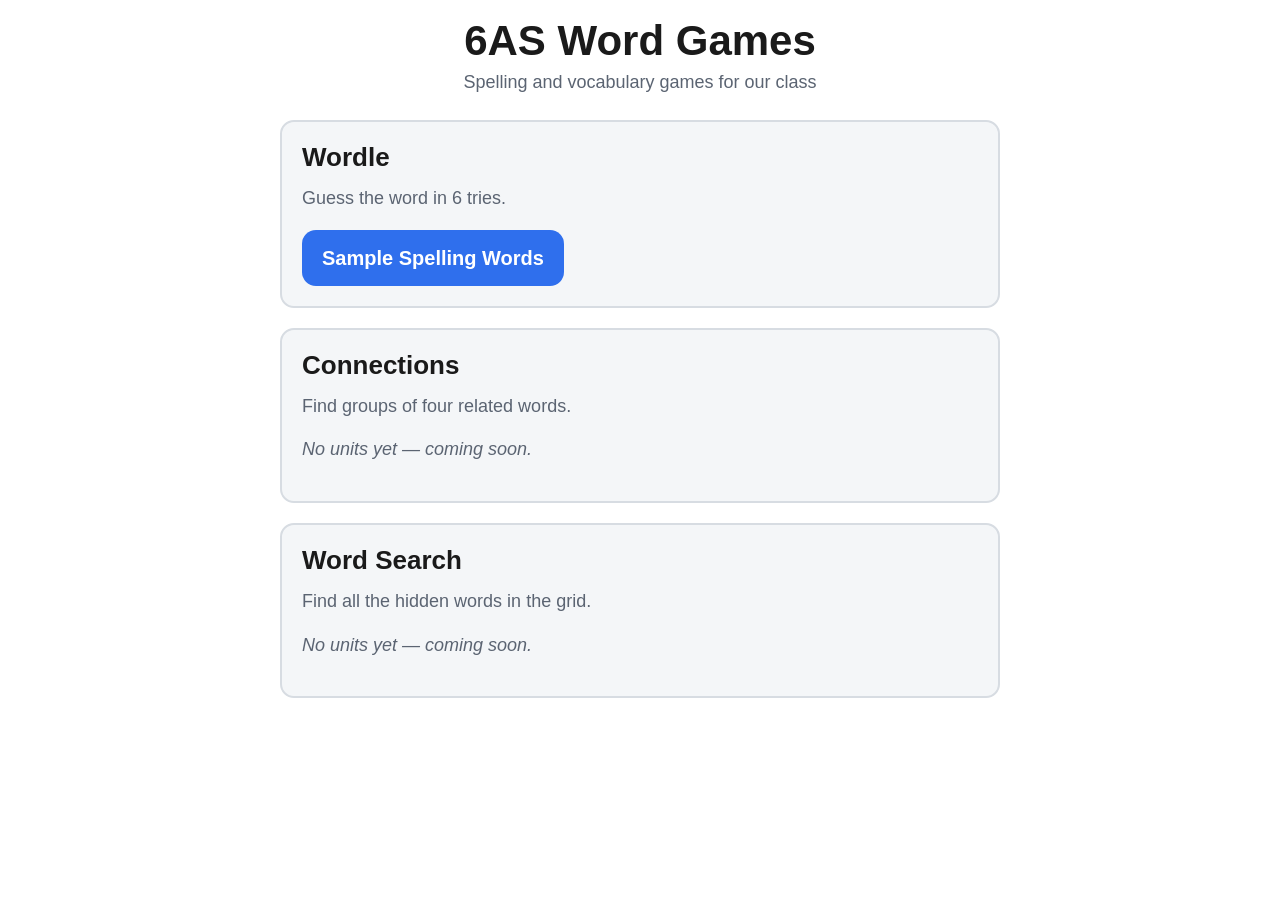
==== index.html @ d46be88d "Initial site: homepage, shared styles, Wordle clone Steps 1-3 of the build plan: repo structure, sha" ====
<!doctype html>
<html lang="en">
<head>
<meta charset="utf-8">
<meta name="viewport" content="width=device-width, initial-scale=1, maximum-scale=1">
<title>6AS Word Games</title>
<link rel="stylesheet" href="style.css">
</head>
<body>
<div class="page">
  <header class="site-header">
    <h1>6AS Word Games</h1>
    <p>Spelling and vocabulary games for our class</p>
  </header>

  <section class="card">
    <h2>Wordle</h2>
    <p class="description">Guess the word in 6 tries.</p>
    <ul class="unit-list" id="wordle-units">
      <li><a class="btn" href="games/wordle/index.html?unit=unit1">Sample Spelling Words</a></li>
    </ul>
  </section>

  <section class="card">
    <h2>Connections</h2>
    <p class="description">Find groups of four related words.</p>
    <p class="empty-note">No units yet &mdash; coming soon.</p>
  </section>

  <section class="card">
    <h2>Word Search</h2>
    <p class="description">Find all the hidden words in the grid.</p>
    <p class="empty-note">No units yet &mdash; coming soon.</p>
  </section>
</div>
</body>
</html>
---- style.css ----
:root {
  --bg: #ffffff;
  --text: #1a1a1a;
  --muted: #5b6472;
  --card-bg: #f4f6f8;
  --card-border: #d7dce2;
  --accent: #2f6fed;
  --accent-text: #ffffff;
  --green: #2e7d32;
  --yellow: #b8860b;
  --grey: #6b7280;
  --radius: 14px;
}

* {
  box-sizing: border-box;
}

html, body {
  margin: 0;
  padding: 0;
}

body {
  font-family: "Segoe UI", Verdana, Arial, sans-serif;
  background: var(--bg);
  color: var(--text);
  font-size: 18px;
  line-height: 1.4;
  padding: 16px;
}

h1, h2, h3 {
  line-height: 1.2;
}

a {
  color: var(--accent);
}

.page {
  max-width: 720px;
  margin: 0 auto;
}

header.site-header {
  text-align: center;
  margin-bottom: 24px;
}

header.site-header h1 {
  font-size: clamp(28px, 6vw, 42px);
  margin: 0 0 4px;
}

header.site-header p {
  color: var(--muted);
  margin: 0;
  font-size: 18px;
}

.card {
  background: var(--card-bg);
  border: 2px solid var(--card-border);
  border-radius: var(--radius);
  padding: 20px;
  margin-bottom: 20px;
}

.card h2 {
  margin-top: 0;
  font-size: 26px;
}

.card p.description {
  color: var(--muted);
  margin-top: -8px;
}

.unit-list {
  list-style: none;
  padding: 0;
  margin: 0;
  display: flex;
  flex-direction: column;
  gap: 10px;
}

.btn {
  display: inline-block;
  font-size: 20px;
  font-weight: 700;
  text-decoration: none;
  color: var(--accent-text);
  background: var(--accent);
  border: none;
  border-radius: var(--radius);
  padding: 14px 20px;
  min-height: 48px;
  cursor: pointer;
  text-align: center;
}

.btn:hover, .btn:focus {
  filter: brightness(1.08);
}

.btn.secondary {
  background: var(--card-border);
  color: var(--text);
}

.btn:disabled {
  opacity: 0.5;
  cursor: not-allowed;
}

.top-nav {
  margin-bottom: 20px;
}

.top-nav a {
  font-weight: 700;
  text-decoration: none;
}

.empty-note {
  color: var(--muted);
  font-style: italic;
}

@media print {
  header.site-header, .top-nav, .btn {
    display: none;
  }
}
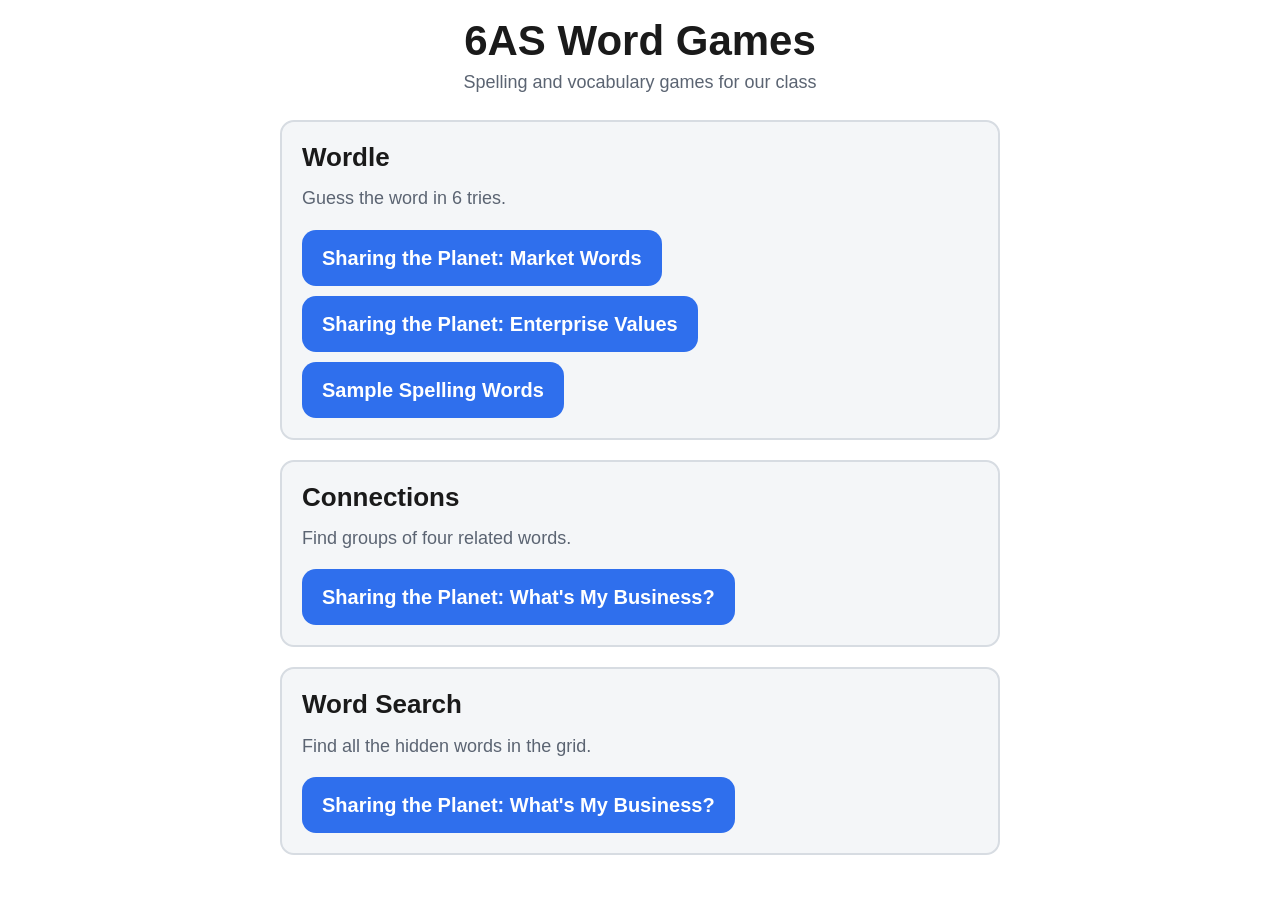
==== commit f47248fd: "Build Connections and Word Search; add planner-based content Steps 4-5 of the build plan: Connection" ====
--- a/index.html
+++ b/index.html
@@ -17,6 +17,8 @@
     <h2>Wordle</h2>
     <p class="description">Guess the word in 6 tries.</p>
     <ul class="unit-list" id="wordle-units">
+      <li><a class="btn" href="games/wordle/index.html?unit=unit2">Sharing the Planet: Market Words</a></li>
+      <li><a class="btn" href="games/wordle/index.html?unit=unit3">Sharing the Planet: Enterprise Values</a></li>
       <li><a class="btn" href="games/wordle/index.html?unit=unit1">Sample Spelling Words</a></li>
     </ul>
   </section>
@@ -24,13 +26,17 @@
   <section class="card">
     <h2>Connections</h2>
     <p class="description">Find groups of four related words.</p>
-    <p class="empty-note">No units yet &mdash; coming soon.</p>
+    <ul class="unit-list" id="connections-units">
+      <li><a class="btn" href="games/connections/index.html?unit=unit1">Sharing the Planet: What's My Business?</a></li>
+    </ul>
   </section>
 
   <section class="card">
     <h2>Word Search</h2>
     <p class="description">Find all the hidden words in the grid.</p>
-    <p class="empty-note">No units yet &mdash; coming soon.</p>
+    <ul class="unit-list" id="wordsearch-units">
+      <li><a class="btn" href="games/wordsearch/index.html?unit=unit1">Sharing the Planet: What's My Business?</a></li>
+    </ul>
   </section>
 </div>
 </body>
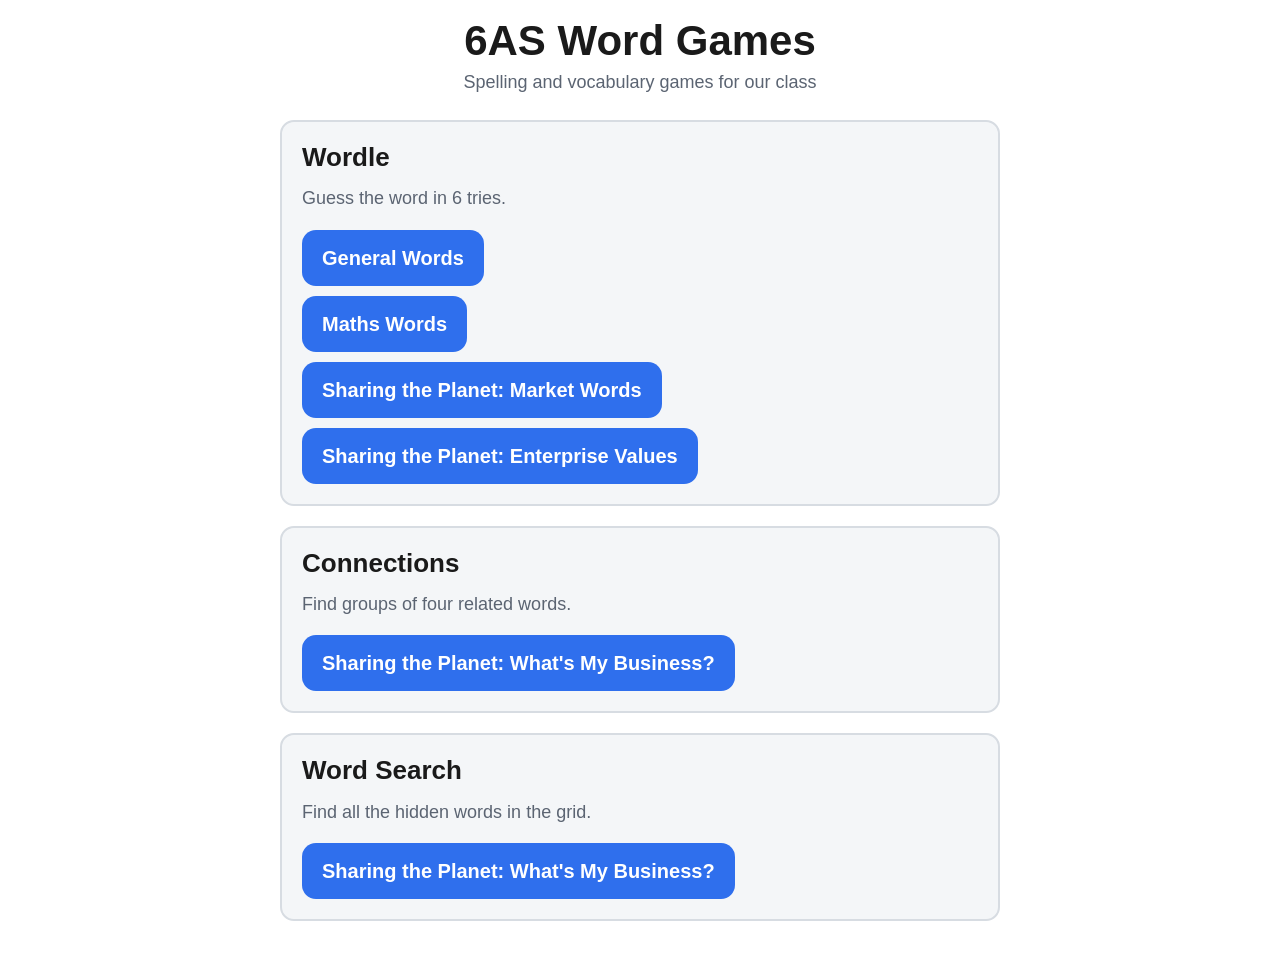
==== commit 2af23469: "Replace sample Wordle unit; make Word Search tap-to-select - Remove the placeholder "Sample Spelling" ====
--- a/index.html
+++ b/index.html
@@ -17,9 +17,10 @@
     <h2>Wordle</h2>
     <p class="description">Guess the word in 6 tries.</p>
     <ul class="unit-list" id="wordle-units">
+      <li><a class="btn" href="games/wordle/index.html?unit=unit5">General Words</a></li>
+      <li><a class="btn" href="games/wordle/index.html?unit=unit4">Maths Words</a></li>
       <li><a class="btn" href="games/wordle/index.html?unit=unit2">Sharing the Planet: Market Words</a></li>
       <li><a class="btn" href="games/wordle/index.html?unit=unit3">Sharing the Planet: Enterprise Values</a></li>
-      <li><a class="btn" href="games/wordle/index.html?unit=unit1">Sample Spelling Words</a></li>
     </ul>
   </section>
 
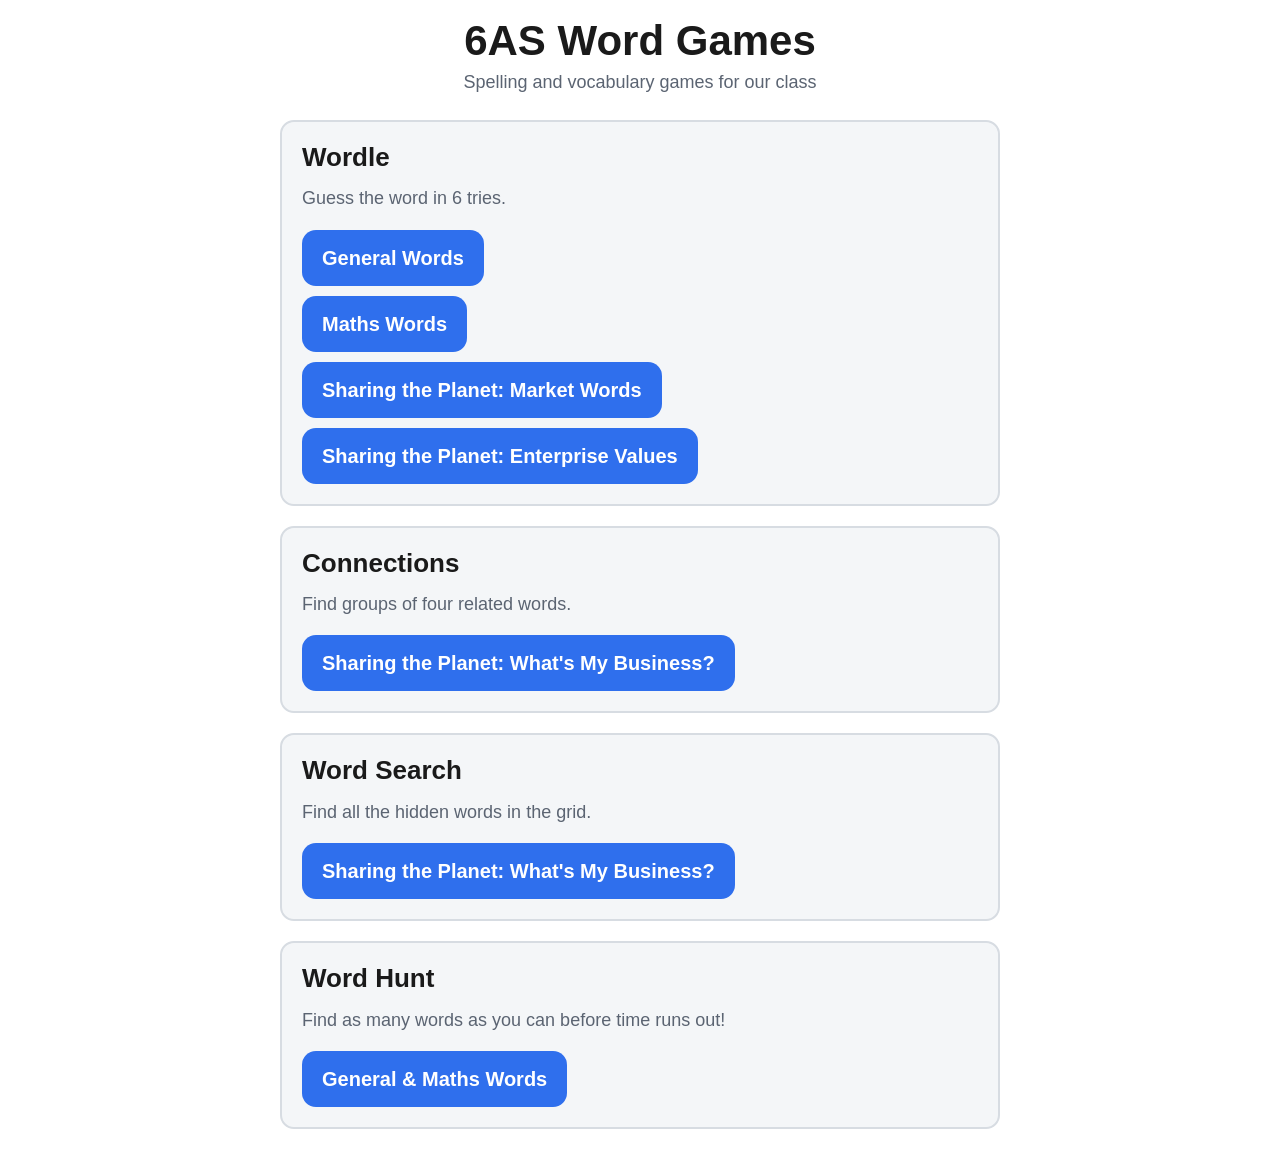
==== commit 0714ffb6: "Add unit-file validator (+ CI check) and Word Hunt game Validator (scripts/validate-units.js): - Wor" ====
--- a/index.html
+++ b/index.html
@@ -39,6 +39,14 @@
       <li><a class="btn" href="games/wordsearch/index.html?unit=unit1">Sharing the Planet: What's My Business?</a></li>
     </ul>
   </section>
+
+  <section class="card">
+    <h2>Word Hunt</h2>
+    <p class="description">Find as many words as you can before time runs out!</p>
+    <ul class="unit-list" id="wordhunt-units">
+      <li><a class="btn" href="games/wordhunt/index.html?unit=unit1">General &amp; Maths Words</a></li>
+    </ul>
+  </section>
 </div>
 </body>
 </html>
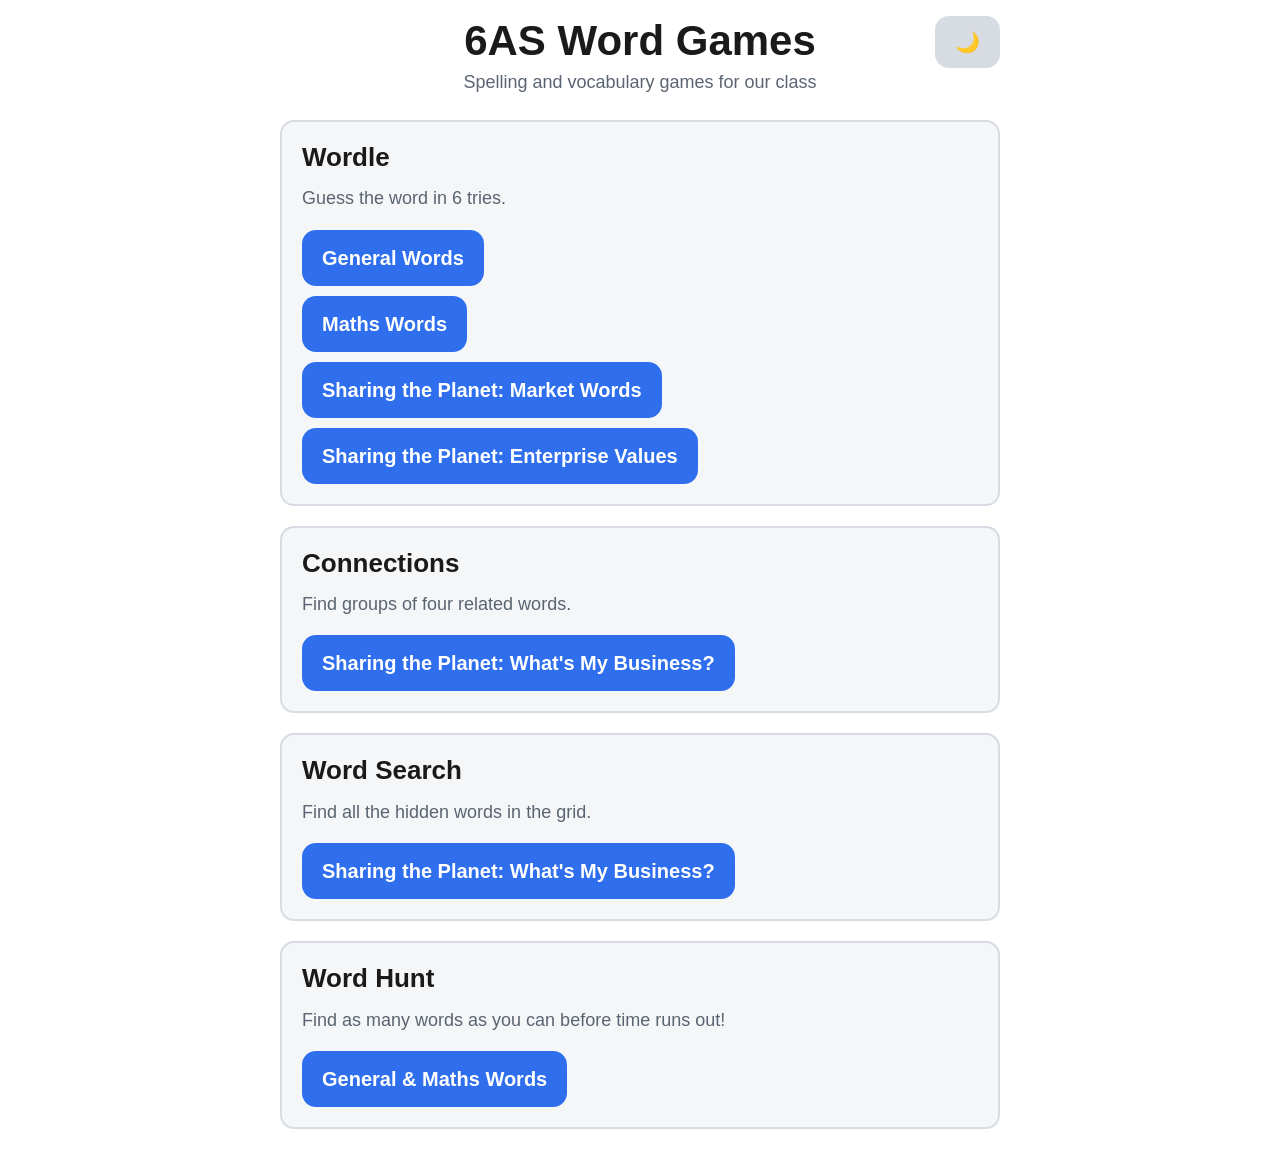
==== commit 66daaf16: "Add unit picker dropdown, dark mode, and streak tracking Unit picker: each game now has a units/inde" ====
--- a/index.html
+++ b/index.html
@@ -4,49 +4,86 @@
 <meta charset="utf-8">
 <meta name="viewport" content="width=device-width, initial-scale=1, maximum-scale=1">
 <title>6AS Word Games</title>
+<script>
+  (function () {
+    try {
+      var t = localStorage.getItem('wordgames-theme');
+      if (t === 'dark' || t === 'light') document.documentElement.setAttribute('data-theme', t);
+    } catch (e) {}
+  })();
+</script>
 <link rel="stylesheet" href="style.css">
 </head>
 <body>
 <div class="page">
   <header class="site-header">
-    <h1>6AS Word Games</h1>
+    <div class="header-row">
+      <h1>6AS Word Games</h1>
+      <button id="theme-toggle" class="btn secondary theme-toggle" aria-label="Toggle dark mode" type="button">🌙</button>
+    </div>
     <p>Spelling and vocabulary games for our class</p>
   </header>
 
   <section class="card">
     <h2>Wordle</h2>
     <p class="description">Guess the word in 6 tries.</p>
-    <ul class="unit-list" id="wordle-units">
-      <li><a class="btn" href="games/wordle/index.html?unit=unit5">General Words</a></li>
-      <li><a class="btn" href="games/wordle/index.html?unit=unit4">Maths Words</a></li>
-      <li><a class="btn" href="games/wordle/index.html?unit=unit2">Sharing the Planet: Market Words</a></li>
-      <li><a class="btn" href="games/wordle/index.html?unit=unit3">Sharing the Planet: Enterprise Values</a></li>
-    </ul>
+    <ul class="unit-list" id="wordle-units"></ul>
   </section>
 
   <section class="card">
     <h2>Connections</h2>
     <p class="description">Find groups of four related words.</p>
-    <ul class="unit-list" id="connections-units">
-      <li><a class="btn" href="games/connections/index.html?unit=unit1">Sharing the Planet: What's My Business?</a></li>
-    </ul>
+    <ul class="unit-list" id="connections-units"></ul>
   </section>
 
   <section class="card">
     <h2>Word Search</h2>
     <p class="description">Find all the hidden words in the grid.</p>
-    <ul class="unit-list" id="wordsearch-units">
-      <li><a class="btn" href="games/wordsearch/index.html?unit=unit1">Sharing the Planet: What's My Business?</a></li>
-    </ul>
+    <ul class="unit-list" id="wordsearch-units"></ul>
   </section>
 
   <section class="card">
     <h2>Word Hunt</h2>
     <p class="description">Find as many words as you can before time runs out!</p>
-    <ul class="unit-list" id="wordhunt-units">
-      <li><a class="btn" href="games/wordhunt/index.html?unit=unit1">General &amp; Maths Words</a></li>
-    </ul>
+    <ul class="unit-list" id="wordhunt-units"></ul>
   </section>
 </div>
+
+<script src="theme.js"></script>
+<script>
+  const GAMES = [
+    { key: 'wordle', listId: 'wordle-units' },
+    { key: 'connections', listId: 'connections-units' },
+    { key: 'wordsearch', listId: 'wordsearch-units' },
+    { key: 'wordhunt', listId: 'wordhunt-units' },
+  ];
+
+  for (const game of GAMES) {
+    const listEl = document.getElementById(game.listId);
+    fetch(`games/${game.key}/units/index.json`)
+      .then((res) => {
+        if (!res.ok) throw new Error('manifest not found');
+        return res.json();
+      })
+      .then((data) => {
+        listEl.innerHTML = '';
+        for (const unit of data.units) {
+          const li = document.createElement('li');
+          const a = document.createElement('a');
+          a.className = 'btn';
+          a.href = `games/${game.key}/index.html?unit=${unit.id}`;
+          a.textContent = unit.name;
+          li.appendChild(a);
+          listEl.appendChild(li);
+        }
+        if (data.units.length === 0) {
+          listEl.innerHTML = '<li class="empty-note">No units yet -- coming soon.</li>';
+        }
+      })
+      .catch(() => {
+        listEl.innerHTML = '<li class="empty-note">Couldn\'t load units for this game.</li>';
+      });
+  }
+</script>
 </body>
 </html>
--- a/style.css
+++ b/style.css
@@ -12,6 +12,38 @@
   --radius: 14px;
 }
 
+@media (prefers-color-scheme: dark) {
+  :root {
+    --bg: #14181f;
+    --text: #eef1f5;
+    --muted: #9aa4b2;
+    --card-bg: #1c222c;
+    --card-border: #2c333f;
+    --accent: #5b8dff;
+    --accent-text: #0b1220;
+  }
+}
+
+:root[data-theme="dark"] {
+  --bg: #14181f;
+  --text: #eef1f5;
+  --muted: #9aa4b2;
+  --card-bg: #1c222c;
+  --card-border: #2c333f;
+  --accent: #5b8dff;
+  --accent-text: #0b1220;
+}
+
+:root[data-theme="light"] {
+  --bg: #ffffff;
+  --text: #1a1a1a;
+  --muted: #5b6472;
+  --card-bg: #f4f6f8;
+  --card-border: #d7dce2;
+  --accent: #2f6fed;
+  --accent-text: #ffffff;
+}
+
 * {
   box-sizing: border-box;
 }
@@ -57,6 +89,54 @@
   color: var(--muted);
   margin: 0;
   font-size: 18px;
+}
+
+.header-row {
+  display: flex;
+  align-items: center;
+  justify-content: center;
+  gap: 12px;
+  position: relative;
+}
+
+.theme-toggle {
+  position: absolute;
+  right: 0;
+  top: 0;
+  font-size: 20px;
+  padding: 8px 12px;
+  min-height: 40px;
+}
+
+.top-nav {
+  display: flex;
+  align-items: center;
+  justify-content: space-between;
+  gap: 12px;
+  margin-bottom: 20px;
+}
+
+.unit-picker {
+  text-align: center;
+  margin-bottom: 12px;
+}
+
+.unit-picker select {
+  font-size: 16px;
+  font-weight: 700;
+  padding: 8px 12px;
+  border-radius: 10px;
+  border: 2px solid var(--card-border);
+  background: var(--bg);
+  color: var(--text);
+  max-width: 100%;
+}
+
+.stats-line {
+  text-align: center;
+  color: var(--muted);
+  font-size: 14px;
+  margin: 0 0 4px;
 }
 
 .card {
@@ -115,10 +195,6 @@
   cursor: not-allowed;
 }
 
-.top-nav {
-  margin-bottom: 20px;
-}
-
 .top-nav a {
   font-weight: 700;
   text-decoration: none;
@@ -130,7 +206,14 @@
 }
 
 @media print {
-  header.site-header, .top-nav, .btn {
+  :root, :root[data-theme="dark"], :root[data-theme="light"] {
+    --bg: #ffffff !important;
+    --text: #1a1a1a !important;
+    --card-bg: #f4f6f8 !important;
+    --card-border: #d7dce2 !important;
+  }
+
+  header.site-header, .top-nav, .btn, .theme-toggle, .stats-line {
     display: none;
   }
 }
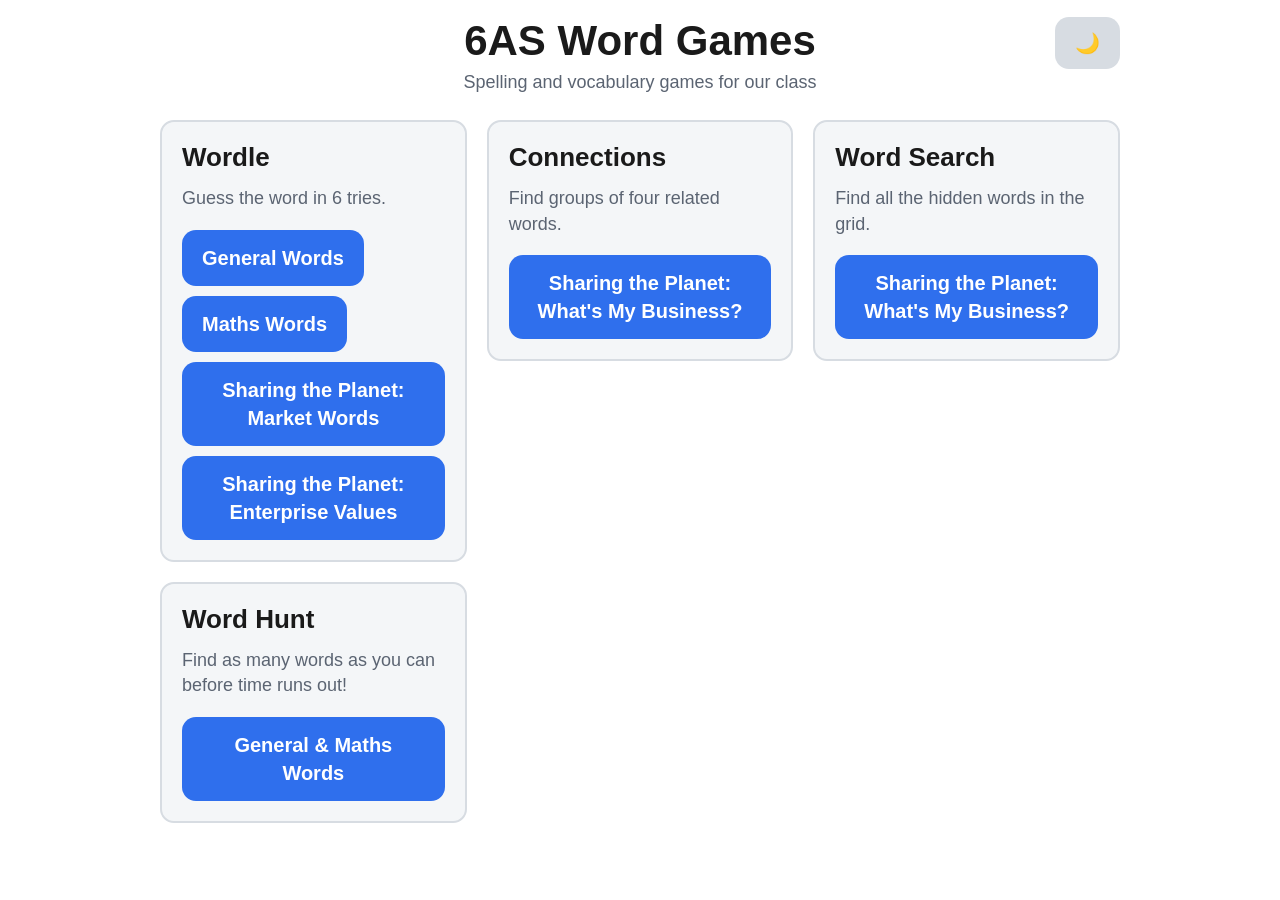
==== commit 9d5a45fd: "Add responsive homepage grid; fix Safari dark mode theming Homepage cards now flow into a CSS grid (" ====
--- a/index.html
+++ b/index.html
@@ -3,6 +3,7 @@
 <head>
 <meta charset="utf-8">
 <meta name="viewport" content="width=device-width, initial-scale=1, maximum-scale=1">
+<meta name="color-scheme" content="light dark">
 <title>6AS Word Games</title>
 <script>
   (function () {
@@ -24,29 +25,31 @@
     <p>Spelling and vocabulary games for our class</p>
   </header>
 
-  <section class="card">
-    <h2>Wordle</h2>
-    <p class="description">Guess the word in 6 tries.</p>
-    <ul class="unit-list" id="wordle-units"></ul>
-  </section>
+  <div class="games-grid">
+    <section class="card">
+      <h2>Wordle</h2>
+      <p class="description">Guess the word in 6 tries.</p>
+      <ul class="unit-list" id="wordle-units"></ul>
+    </section>
 
-  <section class="card">
-    <h2>Connections</h2>
-    <p class="description">Find groups of four related words.</p>
-    <ul class="unit-list" id="connections-units"></ul>
-  </section>
+    <section class="card">
+      <h2>Connections</h2>
+      <p class="description">Find groups of four related words.</p>
+      <ul class="unit-list" id="connections-units"></ul>
+    </section>
 
-  <section class="card">
-    <h2>Word Search</h2>
-    <p class="description">Find all the hidden words in the grid.</p>
-    <ul class="unit-list" id="wordsearch-units"></ul>
-  </section>
+    <section class="card">
+      <h2>Word Search</h2>
+      <p class="description">Find all the hidden words in the grid.</p>
+      <ul class="unit-list" id="wordsearch-units"></ul>
+    </section>
 
-  <section class="card">
-    <h2>Word Hunt</h2>
-    <p class="description">Find as many words as you can before time runs out!</p>
-    <ul class="unit-list" id="wordhunt-units"></ul>
-  </section>
+    <section class="card">
+      <h2>Word Hunt</h2>
+      <p class="description">Find as many words as you can before time runs out!</p>
+      <ul class="unit-list" id="wordhunt-units"></ul>
+    </section>
+  </div>
 </div>
 
 <script src="theme.js"></script>
--- a/style.css
+++ b/style.css
@@ -71,7 +71,7 @@
 }
 
 .page {
-  max-width: 720px;
+  max-width: 960px;
   margin: 0 auto;
 }
 
@@ -92,17 +92,23 @@
 }
 
 .header-row {
-  display: flex;
+  display: grid;
+  grid-template-columns: 1fr auto 1fr;
   align-items: center;
-  justify-content: center;
   gap: 12px;
-  position: relative;
+}
+
+.header-row h1 {
+  grid-column: 2;
+  text-align: center;
+}
+
+.header-row .theme-toggle {
+  grid-column: 3;
+  justify-self: end;
 }
 
 .theme-toggle {
-  position: absolute;
-  right: 0;
-  top: 0;
   font-size: 20px;
   padding: 8px 12px;
   min-height: 40px;
@@ -137,6 +143,17 @@
   color: var(--muted);
   font-size: 14px;
   margin: 0 0 4px;
+}
+
+.games-grid {
+  display: grid;
+  grid-template-columns: repeat(auto-fit, minmax(280px, 1fr));
+  gap: 20px;
+  align-items: start;
+}
+
+.games-grid .card {
+  margin-bottom: 0;
 }
 
 .card {
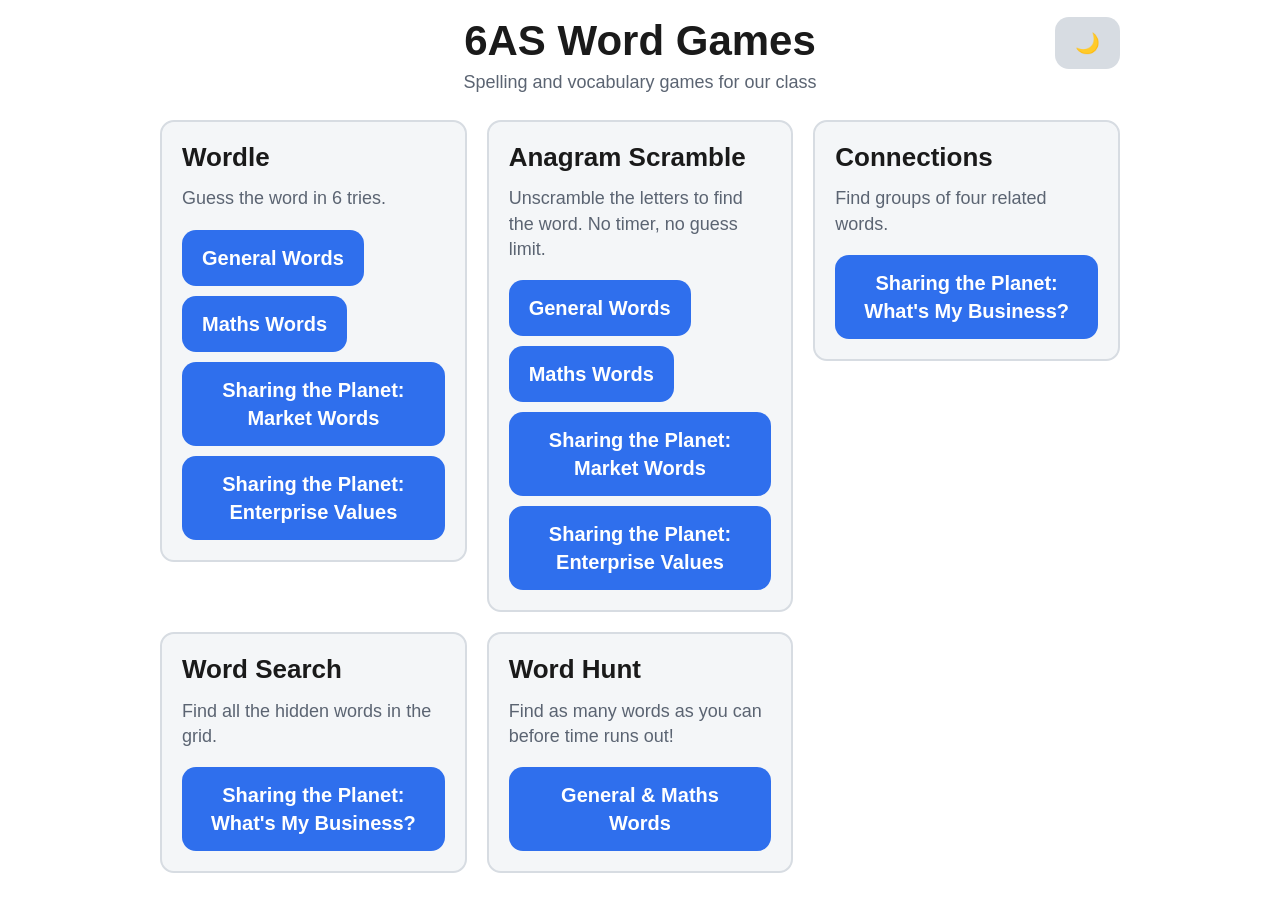
==== commit 5763318d: "Add Anagram Scramble game; expand Wordle vocabulary Wordle units were small (6-10 words), so student" ====
--- a/index.html
+++ b/index.html
@@ -33,6 +33,12 @@
     </section>
 
     <section class="card">
+      <h2>Anagram Scramble</h2>
+      <p class="description">Unscramble the letters to find the word. No timer, no guess limit.</p>
+      <ul class="unit-list" id="anagram-units"></ul>
+    </section>
+
+    <section class="card">
       <h2>Connections</h2>
       <p class="description">Find groups of four related words.</p>
       <ul class="unit-list" id="connections-units"></ul>
@@ -56,6 +62,7 @@
 <script>
   const GAMES = [
     { key: 'wordle', listId: 'wordle-units' },
+    { key: 'anagram', listId: 'anagram-units' },
     { key: 'connections', listId: 'connections-units' },
     { key: 'wordsearch', listId: 'wordsearch-units' },
     { key: 'wordhunt', listId: 'wordhunt-units' },
